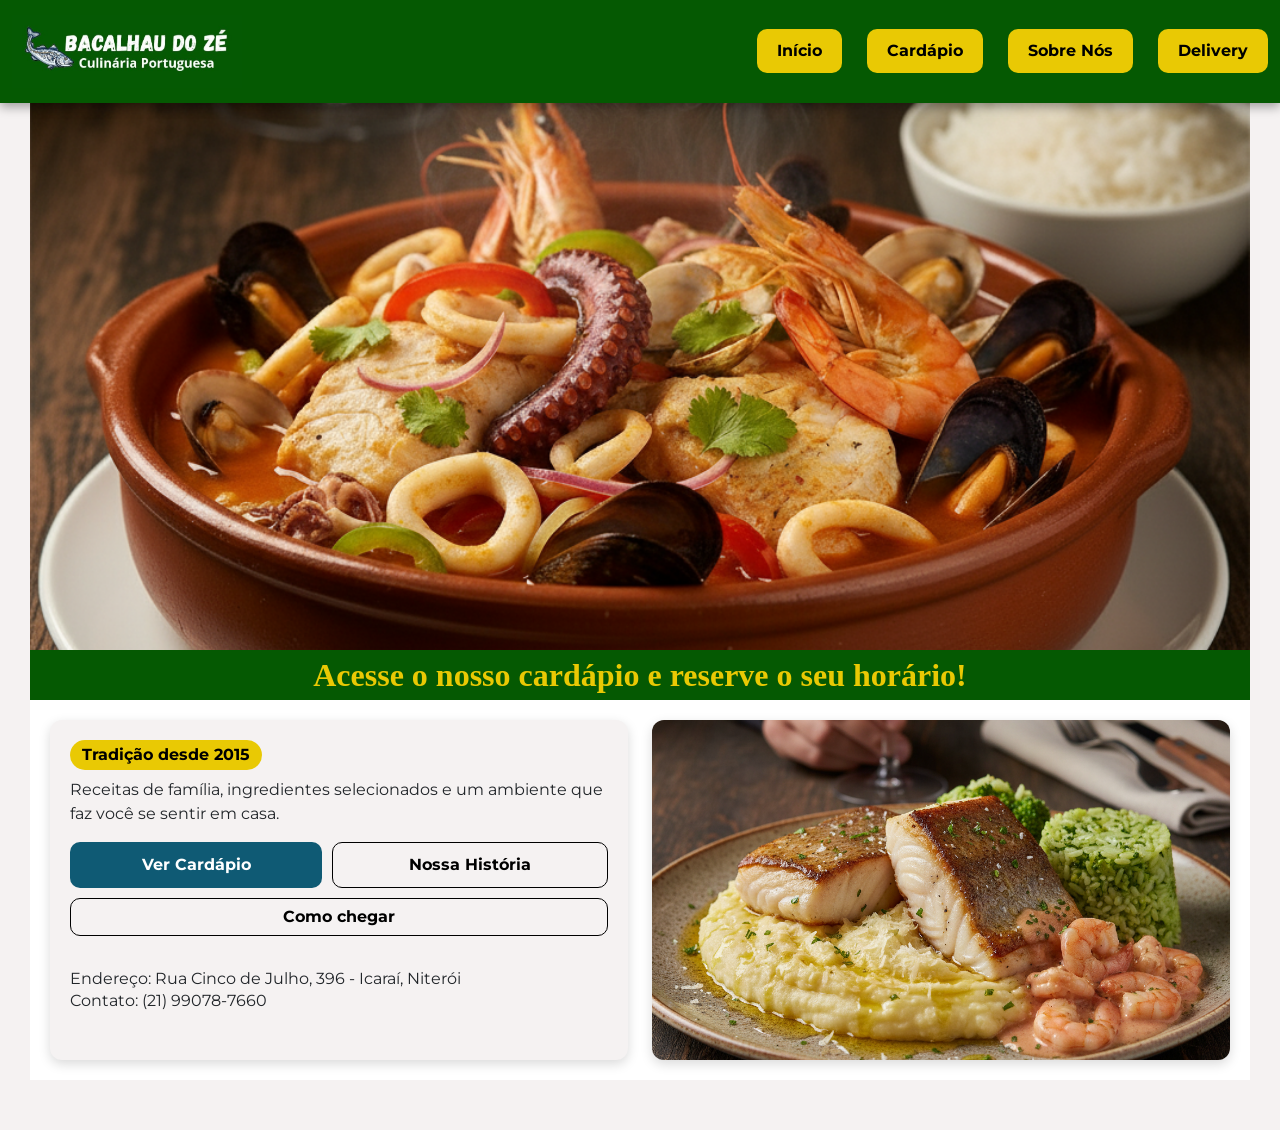
==== index.html @ 02b25e5a "rename home" ====
<!DOCTYPE html>
<html lang="pt-br">
<head>
    <meta charset="UTF-8">
    <meta name="viewport" content="width=device-width, initial-scale=1.0">
    <link href="https://cdn.jsdelivr.net/npm/bootstrap@5.3.8/dist/css/bootstrap.min.css" rel="stylesheet">
    <link rel="stylesheet" href="css/style.css">
    <title>Cardápio Bacalhau do Zé</title>
</head>

<body>
<div class="site-wrapper">
    <header>
        <nav class="navbar navbar-expand-lg navbar-dark custom-navbar fixed-top">
            <div class="container-fluid">

                <img src="imagens/logo-header-ze.jpeg" alt="logo-ze" class="img-fluid logo-header">

                <button class="navbar-toggler" type="button" data-bs-toggle="collapse"
                    data-bs-target="#navbarMenu" aria-controls="navbarMenu"
                    aria-expanded="false" aria-label="Toggle navigation">
                    <span class="navbar-toggler-icon"></span>
                </button>

                <div class="collapse navbar-collapse" id="navbarMenu">
                    <ul class="navbar-nav ms-auto mb-2 mb-lg-0 d-flex">
                        <li class="nav-item">
                            <a class="nav-link active" href="#">Início</a>
                        </li>
                        <li class="nav-item">
                            <a class="nav-link" href="#">Cardápio</a>
                        </li>
                        <li class="nav-item">
                            <a class="nav-link" href="#">Sobre Nós</a>
                        </li>
                        <li class="nav-item">
                            <a class="nav-link" href="#">Delivery</a>
                        </li>
                    </ul>
                </div>
            </div>
        </nav>
    </header>
    <main>
    <div class="banner-principal">
        <img src="imagens/img-principal2.png" alt="imagem-caldeirao-frutos-do-mar">
    </div>
    <div class="faixa-principal">
        <h1>Acesse o nosso cardápio e reserve o seu horário!</h1>
    </div>

    <div class="row bloco-home">
        <div class="col-sm-6">
            <div class="card card-custom">
                <div class="card-body card-texto">
                    <p class="card-title">Tradição desde 2015</p>
                    
                    <p class="card-text">
                        Receitas de família, ingredientes selecionados e um ambiente que faz você se sentir em casa.
                    </p>

                    <div class="botoes-dupla">
                        <a href="#" class="btn btn-azul">Ver Cardápio</a>
                        <a href="#" class="btn btn-secundario">Nossa História</a>
                    </div>

                    <a href="#" class="btn btn-secundario btn-full">Como chegar</a>

                    <p class="info">
                        Endereço: Rua Cinco de Julho, 396 - Icaraí, Niterói <br>
                        Contato: (21) 99078-7660
                    </p>
                </div>
            </div>
        </div>

        <div class="col-sm-6">
            <div class="card card-custom">
                <div class="card-body card-imagem">
                    <img src="imagens/img1-home2.png" alt="imagem-prato-principal">
                </div>
            </div>
        </div>
    </div>


    </main>

</div>
<script src="https://cdn.jsdelivr.net/npm/bootstrap@5.3.8/dist/js/bootstrap.bundle.min.js"></script>

<script>
document.addEventListener("click", function (event) {
    const menu = document.querySelector(".navbar-collapse");
    const toggler = document.querySelector(".navbar-toggler");

    // Se o menu NÃO estiver aberto, não precisa fazer nada
    if (!menu.classList.contains("show")) return;

    // Se clicou no botão ou dentro do menu → não fecha
    if (menu.contains(event.target) || toggler.contains(event.target)) {
        return;
    }

    // Clicou fora → fecha o menu
    const bsCollapse = bootstrap.Collapse.getInstance(menu);
    bsCollapse.hide();
});
</script>

</body>

</html>
---- css/style.css ----
@import url('https://fonts.googleapis.com/css2?family=Playfair:ital,opsz,wght@0,5..1200,300..900;1,5..1200,300..900&display=swap');

@import url('https://fonts.googleapis.com/css2?family=Montserrat:ital,wght@0,100..900;1,100..900&display=swap');

:root {
    --verde-principal: #055902;
    --amarelo-button: #E9C904;
    --amarelo-hover: #c7aa04;
    --azul-principal: #0F5A74;
    --azul-hover: #0a3f54;
    --azul-hover-claro: #e7dede;
    --cinza-fundo: #f5f2f2;
    --vermelho-preco: #FF0101;
    --white: #ffffff;
    --black: #000000;

}

body {
    font-family: "Montserrat", sans-serif;
    background:var(--cinza-fundo);
    padding-top: 0px;
    padding-left: 30px;
    padding-right: 30px;
}

.site-wrapper {
    max-width: 1440px;
    margin: 0 auto;      /* centraliza */
    background-color: var(--white); /* opcional */
}

/* ============================
   NAVBAR ESTILIZADA
   ============================ */

.custom-navbar {
    background-color: var(--verde-principal) !important;
    box-shadow: 0 4px 10px rgba(0,0,0,0.35);
    padding: 15px 0;
    transition: all 0.3s ease-in-out;
}

.custom-navbar.fixed-top {
    left: 50%;
    transform: translateX(-50%);
    width: 100%;
    max-width: 1440px;
}

/* encolhe navbar ao rolar */
.custom-navbar.scrolled {
    padding: 5px 0 !important;
}

@media (max-width: 1100px) {

    /* Painel lateral compacto e moderno */
    .navbar-collapse {
        position: fixed !important;
        top: 0px;
        right: -180px !important;
        width: auto !important;
        max-width: 280px !important;
        height: auto !important;
        background: rgba(0, 0, 0, 0.221) !important;
        backdrop-filter: blur(10px) !important;
        -webkit-backdrop-filter: blur(10px);
        border-radius: 14px 0 0 14px !important;
        padding: 15px !important;
        transition: right 0.28s ease-in-out;
        box-shadow: -3px 4px 14px rgba(0,0,0,0.18) !important;
        z-index: 9999 !important;
        margin-top: 70px;
    }

    .navbar-collapse.show {
        right: 0 !important;
    }

    /* Lista clean */
    .navbar-nav {
        flex-direction: column !important;
        gap: 12px !important;
        margin: 0;
        padding: 0;
    }

    /* >>> BOTÕES COM AS MESMAS CORES DO NAV DESKTOP <<< */
    .nav-item a {
        display: block !important;
        width: 100% !important;
        padding: 8px 0 !important;
        font-size: 14px !important;
        font-weight: bold !important;
        text-align: center !important;

        /* CORES DO NAV DESKTOP */
        background-color: var(--amarelo-button) !important;
        color: var(--black) !important;

        border-radius: 10px !important;
        transition: 0.25s ease !important;
        box-shadow: 0 1px 4px rgba(0,0,0,0.1) !important;
    }

    /* >>> HOVER IGUAL AO DO DESKTOP <<< */
    .nav-item a:hover {
        background-color: var(--amarelo-hover) !important;
        transform: translateY(-2px) !important;
        box-shadow: 0 3px 10px rgba(0,0,0,0.15) !important;
    } 

    /* Botão sanduíche */
    .navbar-toggler {
        display: block !important;
        border: none !important;
        background: transparent !important;
        padding: 4px !important;
        transition: 0.2s ease;
        z-index: 10000 !important;
    }

    .navbar-toggler:hover {
        transform: scale(1.1) !important;
    }

    .navbar-toggler-icon {
        width: 22px !important;
        height: 22px !important;
        background-image: url("data:image/svg+xml,%3csvg xmlns='http://www.w3.org/2000/svg' width='26' height='26' viewBox='0 0 30 30'%3e%3cpath stroke='%23222' stroke-width='2.4' stroke-linecap='round' stroke-miterlimit='10' d='M5 8h20M5 15h20M5 22h20'/%3e%3c/svg%3e") !important;
    }
}

/* ============================
   LOGO RESPONSIVA
   ============================ */

.logo-header {
    max-width: 230px;
    transition: 0.3s ease;
}

@media (max-width: 768px) {
    .logo-header {
        max-width: 230px;
    }
}

@media (max-width: 480px) {
    .logo-header {
        max-width: 230px;
    }
}

/* ============================
   TOGGLER (MENU MOBILE)
   ============================ */

.navbar-toggler {
    border: none !important;
    outline: none !important;
    box-shadow: none !important;
    padding: 8px;
    transition: 0.2s;
}

.navbar-toggler:hover {
    transform: scale(1.15);
}

.navbar-toggler-icon {
    background-image: url("data:image/svg+xml,%3csvg xmlns='http://www.w3.org/2000/svg' width='30' height='30' viewBox='0 0 30 30'%3e%3cpath stroke='white' stroke-width='3' stroke-linecap='round' stroke-miterlimit='10' d='M4 7h22M4 15h22M4 23h22'/%3e%3c/svg%3e") !important;
}

/* ============================
   LINKS DO MENU
   ============================ */

.navbar-nav {
    gap: 25px;
    margin: 0;
}

.nav-item a {
    background-color: var(--amarelo-button);
    color: var(--black) !important;
    border-radius: 10px;
    padding: 10px 20px !important;
    font-weight: bold;
    transition: 0.25s ease;
}

/* HOVER */
.nav-item a:hover {
    background-color: var(--amarelo-hover);
    transform: translateY(-3px);
}

/* Estado ativo */
.nav-item .active {
    background-color: var(--amarelo-button);
}

/* ============================
   MENU MOBILE ABERTO
   ============================ */

@media (max-width: 1100px) {
    .navbar-collapse {
        background-color: var(--verde-principal);
        padding: 20px;
        border-radius: 0 0 15px 15px;
        animation: slideDown 0.25s ease;
    }

    .nav-item a {
        display: block;
        width: 100%;
        text-align: center;
    }
}

@keyframes slideDown {
    from { opacity: 0; transform: translateY(-20px); }
    to   { opacity: 1; transform: translateY(0); }
}

/* ======== BANNER IMG PRINCIPAL ======== */

.banner-principal {
    max-width: 1440px; 
    width: 100%;
    height: 650px;      /* altura desejada */
    margin: 0 auto;     /* centraliza */
    overflow: hidden;   /* corta excesso */
}

.banner-principal img {
    width: 100%;
    height: 100%;
    object-fit: cover;  /* mantém proporção SEM distorcer */
    display: block;
}

/* tablet responsivo */
@media (max-width: 1000px) {
    .banner-principal {
        height: 450px;
    }
}
@media (max-width: 840px) {
    .banner-principal {
        height: 360px;
    }
}

/* celular / responsivo */
@media (max-width: 768px) {
    .banner-principal {
        height: 340px;
    }
}

@media (max-width: 480px) {
    .banner-principal {
        height: 240px;
    }
}

/* ===== FAIXA PRINCIPAL ===== */

.faixa-principal {
    display: flex;
    justify-content: center;
    align-items: center;
    width: 100%;
    max-width: 1440px;
    height: 50px;                      /* altura padrão */
    background-color: var(--verde-principal);
    padding: 0 20px;                   /* evita corte em telas pequenas */
}

.faixa-principal h1 {
    font-family: "Playfair Display", serif;
    font-weight: 600;
    color: var(--amarelo-button);
    text-align: center;
    font-size: 2rem;                   /* tamanho padrão */
    line-height: 1.2;
    margin: 0;
    padding: 0;
}

/* --- Responsividade faixa --- */

/* tablets */
@media (max-width: 992px) {
    .faixa-principal {
        height: 45px;
    }
    .faixa-principal h1 {
        font-size: 1.7rem;
    }
}

/* celulares médios */
@media (max-width: 768px) {
    .faixa-principal {
        height: 50px;
    }
    .faixa-principal h1 {
        font-size: 1.4rem;
    }
}

/* celulares pequenos */
@media (max-width: 480px) {
    .faixa-principal {
        height: 55px;
    }
    .faixa-principal h1 {
        font-size: 1.15rem;
    }
}

/* celulares muito pequenos */
@media (max-width: 360px) {
    .faixa-principal {
        height: 50px;
    }
    .faixa-principal h1 {
        font-size: 1rem;
    }
}

/* === INICIO DO CONTEUDO DO HOME === */

main {
    background-color: var(--white);
    margin-bottom: 50px;
}

/* container da sessão */
.bloco-home {
    gap: 0px !important;
    display: flex;
    margin-top: 20px;
    padding: 0 20px; /* menos margem lateral */
}

.bloco-home > div {
    display: flex;
}

/* card estilizado */
.card-custom {
    background-color: var(--cinza-fundo);
    width: 100%;
    max-width: none;
    height: 340px;
    flex: 1;
    /* margin: 0 auto; */
    margin-bottom: 20px;
    border: none;
    border-radius: 12px;
    box-shadow: 0 4px 12px rgba(0,0,0,0.15);
    overflow: hidden;
    display: flex;
    flex-direction: column;
}

/* padding interno dos dois cards */
.card-texto {
    padding: 20px;
    flex-direction: column;
    justify-content: space-between;
}


/* imagem ocupa o card todo */
.card-imagem {
    padding: 0 !important;
    height: 100%;
}

.card-title {
    display: inline-block;     /* fundo só no texto */
    background-color:  var(--amarelo-button); /* cor do fundo */
    color: var(--black);               /* cor do texto */
    padding: 3px 12px;         /* espaço interno bonito */
    border-radius: 15px;        /* cantos arredondados */
    font-weight: bold;
    
}

.card-imagem img {
    width: 100%;
    height: 100%;
    object-fit: cover;
    object-position: center;
    display: block;
}

/* botões estilo azul */ 
.btn-azul {
    background-color: var(--azul-principal) !important;
    color: var(--white) !important;
    font-weight: bold;
    border-radius: 10px;
    transition: 0.25s ease;
    cursor: pointer;
    display: flex;
    justify-content: center;
    align-items: center;
}

.btn-azul:hover {
    background-color: var(--azul-hover) !important;
    transform: translateY(-2px);
}

.btn-secundario {
    background-color: transparent !important;
    color: var(--black) !important;
    border: 1.5px solid #000 !important;
    border-radius: 10px;
    font-weight: bold;
    display: flex;
    justify-content: center;
    align-items: center;
    flex: 1;
    transition: 0.25s ease;
}

.btn-secundario:hover {
    background-color: var(--azul-hover-claro) !important; 
    color: var(--black) !important;
    transform: translateY(-2px);
}

/* dois botões lado a lado */
.botoes-dupla {
    display: flex;
    justify-content: space-between;
    margin-bottom: 10px;
    gap: 10px;
}

.botoes-dupla .btn-azul {
    flex: 1;          /* divide igualmente */
    padding: 10px 0;  /* nunca vai quebrar */
    white-space: nowrap; /* impede quebra de linha */
}

/* botão cheio */
.btn-full {
    width: 100%;
    text-align: center;
}

/* texto final */
.info {
    margin-top: 10px;
    font-size: 14px;
    line-height: 1.4;
}

@media (min-width: 900px) {
    .info {
        margin-top: 2em;
        font-size: 1rem;
    }
}

/* responsividade */
@media (max-width: 768px) {
    .bloco-home {
        flex-direction: column;
    }
    .bloco-home > div {
        width: 100%;
        margin-bottom: 20px;
    }
    .card-custom {
        max-width: 100%;
        height: 340px;
    }
    .botoes-dupla {
        flex-direction: column;
        margin-bottom: 10px;
    }
}
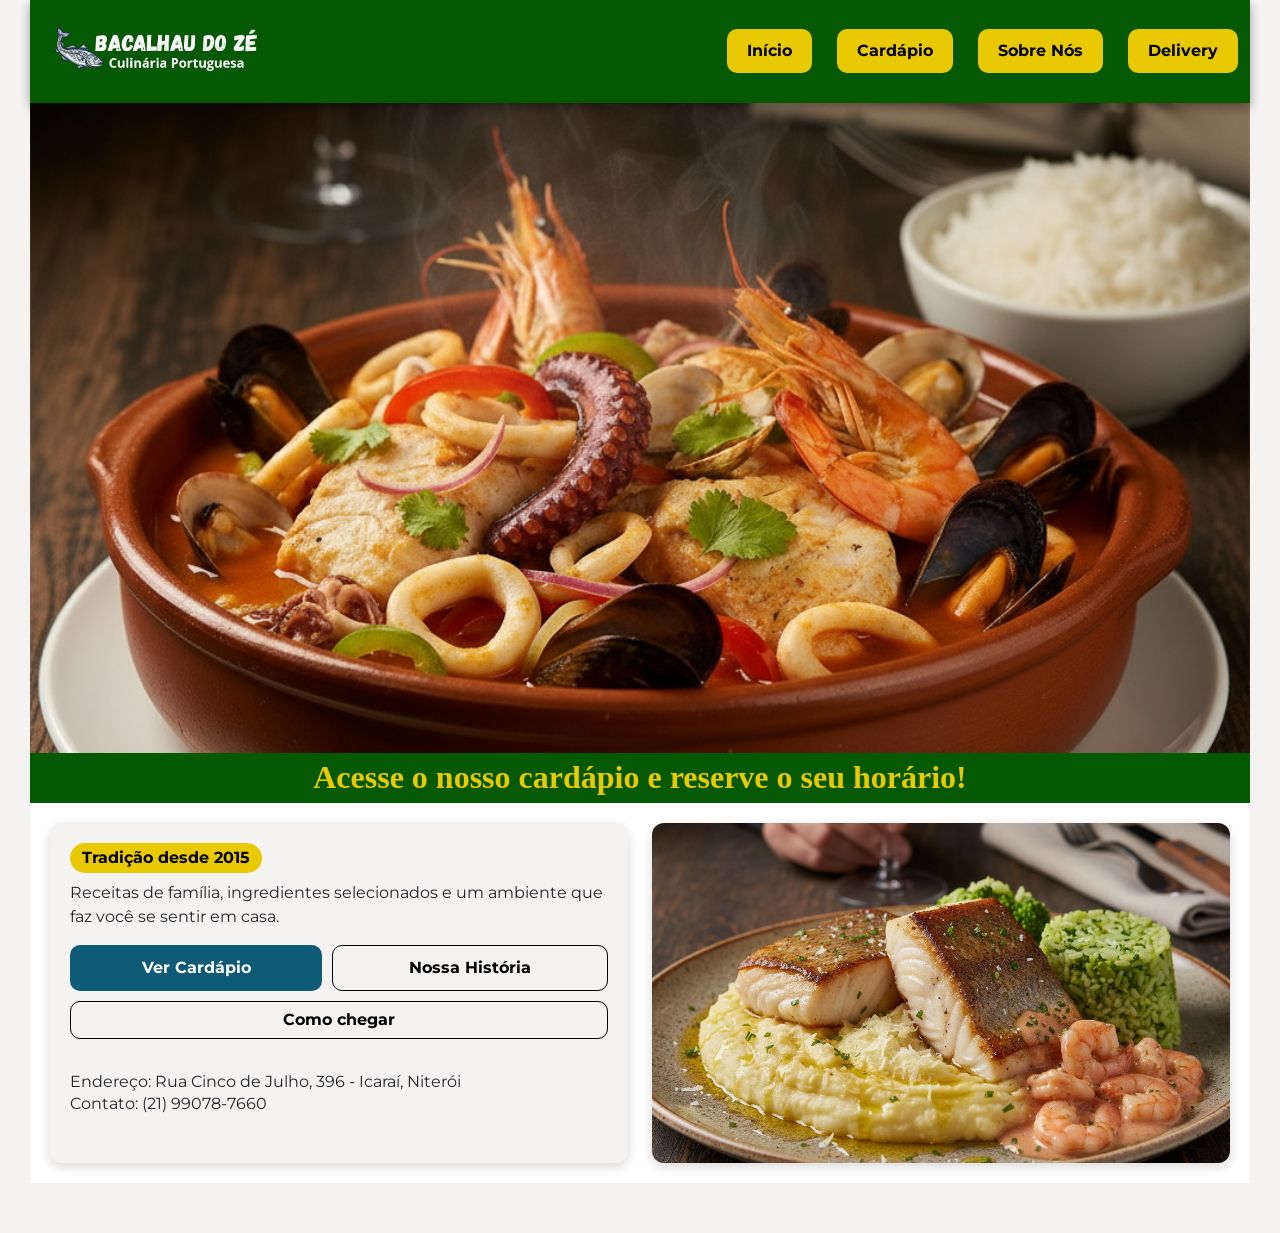
==== commit 8c3902fb: "ajuste alteração faixa" ====
--- a/index.html
+++ b/index.html
@@ -11,7 +11,7 @@
 <body>
 <div class="site-wrapper">
     <header>
-        <nav class="navbar navbar-expand-lg navbar-dark custom-navbar fixed-top">
+        <nav class="navbar navbar-expand-lg navbar-dark custom-navbar">
             <div class="container-fluid">
 
                 <img src="imagens/logo-header-ze.jpeg" alt="logo-ze" class="img-fluid logo-header">
--- a/css/style.css
+++ b/css/style.css
@@ -57,7 +57,7 @@
 
     /* Painel lateral compacto e moderno */
     .navbar-collapse {
-        position: fixed !important;
+        position: absolute !important;
         top: 0px;
         right: -180px !important;
         width: auto !important;
@@ -246,25 +246,25 @@
 /* tablet responsivo */
 @media (max-width: 1000px) {
     .banner-principal {
-        height: 450px;
+        height: 520px;
     }
 }
 @media (max-width: 840px) {
     .banner-principal {
-        height: 360px;
+        height: 450px;
     }
 }
 
 /* celular / responsivo */
 @media (max-width: 768px) {
     .banner-principal {
-        height: 340px;
+        height: 300px;
     }
 }
 
 @media (max-width: 480px) {
     .banner-principal {
-        height: 240px;
+        height: 290px;
     }
 }
 
@@ -307,7 +307,7 @@
 /* celulares médios */
 @media (max-width: 768px) {
     .faixa-principal {
-        height: 50px;
+        height: 55px;
     }
     .faixa-principal h1 {
         font-size: 1.4rem;
@@ -317,7 +317,7 @@
 /* celulares pequenos */
 @media (max-width: 480px) {
     .faixa-principal {
-        height: 55px;
+        height: 45px;
     }
     .faixa-principal h1 {
         font-size: 1.15rem;
@@ -327,7 +327,7 @@
 /* celulares muito pequenos */
 @media (max-width: 360px) {
     .faixa-principal {
-        height: 50px;
+        height: 35px;
     }
     .faixa-principal h1 {
         font-size: 1rem;
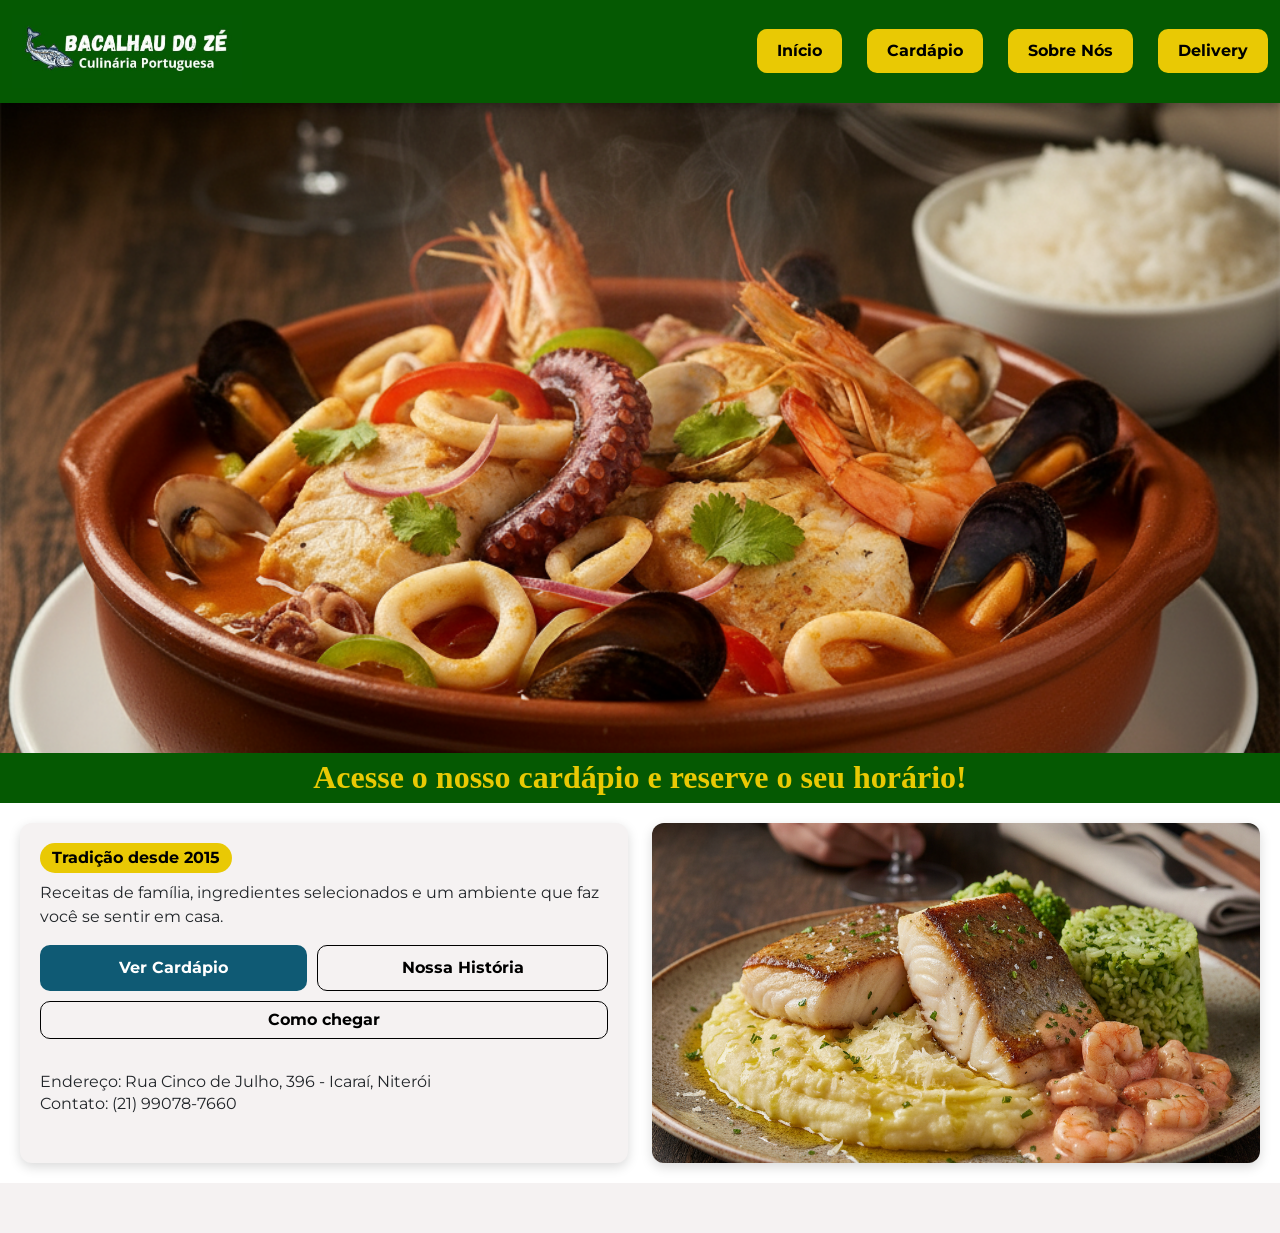
==== commit ba845d53: "ajustes no site" ====
--- a/index.html
+++ b/index.html
@@ -10,7 +10,7 @@
 
 <body>
 <div class="site-wrapper">
-    <header>
+    <header class="header-wrapper">
         <nav class="navbar navbar-expand-lg navbar-dark custom-navbar">
             <div class="container-fluid">
 
--- a/css/style.css
+++ b/css/style.css
@@ -20,8 +20,7 @@
     font-family: "Montserrat", sans-serif;
     background:var(--cinza-fundo);
     padding-top: 0px;
-    padding-left: 30px;
-    padding-right: 30px;
+    
 }
 
 .site-wrapper {
@@ -41,12 +40,12 @@
     transition: all 0.3s ease-in-out;
 }
 
-.custom-navbar.fixed-top {
+/* .custom-navbar.fixed-top {
     left: 50%;
     transform: translateX(-50%);
     width: 100%;
     max-width: 1440px;
-}
+} */
 
 /* encolhe navbar ao rolar */
 .custom-navbar.scrolled {
@@ -264,7 +263,7 @@
 
 @media (max-width: 480px) {
     .banner-principal {
-        height: 290px;
+        height: 250px;
     }
 }
 
@@ -297,7 +296,7 @@
 /* tablets */
 @media (max-width: 992px) {
     .faixa-principal {
-        height: 45px;
+        height: 60px;
     }
     .faixa-principal h1 {
         font-size: 1.7rem;
@@ -307,7 +306,7 @@
 /* celulares médios */
 @media (max-width: 768px) {
     .faixa-principal {
-        height: 55px;
+        height: 60px;
     }
     .faixa-principal h1 {
         font-size: 1.4rem;
@@ -317,7 +316,7 @@
 /* celulares pequenos */
 @media (max-width: 480px) {
     .faixa-principal {
-        height: 45px;
+        height: 50px;
     }
     .faixa-principal h1 {
         font-size: 1.15rem;
